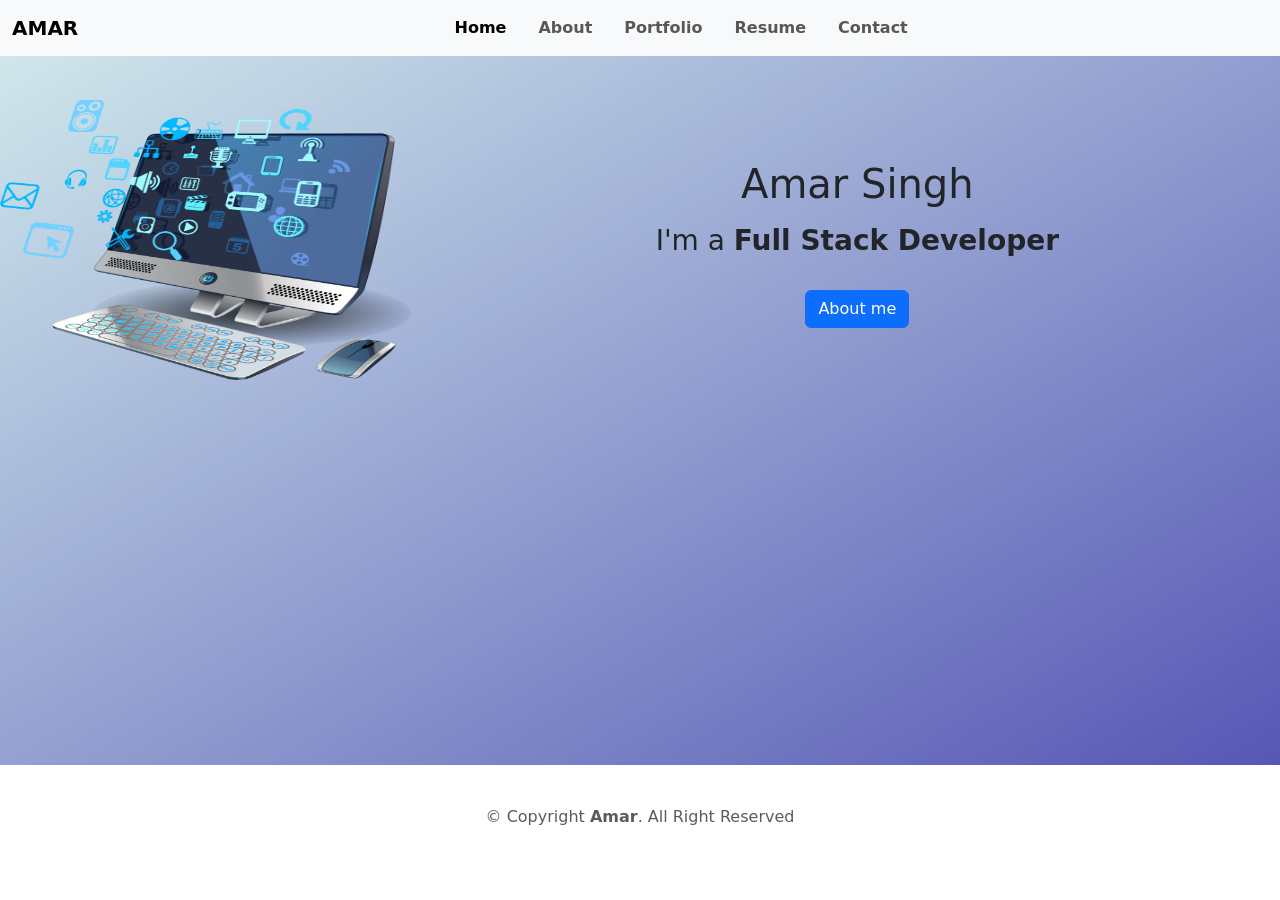
==== index.html @ eb1993fb "first commit" ====
<!DOCTYPE html>
<html lang="en">

<head>
    <meta charset="UTF-8">
    <meta http-equiv="X-UA-Compatible" content="IE=edge">
    <meta name="viewport" content="width=device-width, initial-scale=1.0">
    <title>portfolio-website</title>

    <link rel="stylesheet" href="assets/css/style.css">
    <link href="https://cdn.jsdelivr.net/npm/bootstrap@5.3.0-alpha1/dist/css/bootstrap.min.css" rel="stylesheet"
        integrity="sha384-GLhlTQ8iRABdZLl6O3oVMWSktQOp6b7In1Zl3/Jr59b6EGGoI1aFkw7cmDA6j6gD" crossorigin="anonymous">

</head>

<body>
    <header>
        <nav class="navbar navbar-expand-lg bg-body-tertiary bg-light justify-content-center fixed-top">
            <div class="container-fluid">
                <a class="navbar-brand fw-bolder" href="#">AMAR</a>
                <button class="navbar-toggler" type="button" data-bs-toggle="collapse" data-bs-target="#navbarNav"
                    aria-controls="navbarNav" aria-expanded="false" aria-label="Toggle navigation">
                    <span class="navbar-toggler-icon"></span>
                </button>
                <div class="collapse navbar-collapse justify-content-center fw-bold" id="navbarNav">
                    <ul class="navbar-nav">
                        <li class="nav-item mx-2">
                            <a class="nav-link active" aria-current="page" href="/">Home</a>
                        </li>
                        <li class="nav-item mx-2">
                            <a class="nav-link" href="public/about.html">About</a>
                        </li>
                        <li class="nav-item mx-2">
                            <a class="nav-link" href="public/portfolio.html">Portfolio</a>
                        </li>
                        <li class="nav-item mx-2">
                            <a class="nav-link" href="public/resume.html">Resume</a>
                        </li>
                        <li class="nav-item mx-2">
                            <a class="nav-link" href="public/contact.html">Contact</a>
                        </li>
                    </ul>
                </div>
                
            </div>
        </nav>
    </header>

    <section class="homecontent background-image row">
        <img src="assets/images/home.png" class="col-md-4 img-fluid" alt="programmer image ">
        <div class="col-md-8">
            <div class="d-flex justify-content-center ">
                <h1 class="">Amar Singh</h1>
            </div>
            <div class="d-flex justify-content-center pt-2">
                <h3>I'm a <b>Full Stack Developer</b> </h3>
            </div>
            <div class="d-flex justify-content-center  py-4">
                
                    <a href="public/about.html">
                        <input type="submit" value="About me" class="btn btn-primary">
                    </a>
                
            </div>
        </div>
        
    </section>

    <footer class="pt-3 my-4">
        <p class="text-center text-body-secondary">
            © Copyright <strong><span>Amar</span></strong>. All Right Reserved
        </p>
    </footer>

    <script src="https://cdn.jsdelivr.net/npm/bootstrap@5.3.0-alpha1/dist/js/bootstrap.bundle.min.js"
        integrity="sha384-w76AqPfDkMBDXo30jS1Sgez6pr3x5MlQ1ZAGC+nuZB+EYdgRZgiwxhTBTkF7CXvN"
        crossorigin="anonymous"></script>
</body>

</html>
---- assets/css/style.css ----
* {
    margin: 0;
    padding: 0;
    box-sizing: border-box;
}

.background-image {
    background: linear-gradient(to bottom right, rgb(212, 237, 237), rgb(86, 86, 181))
}

.homecontent {
    min-height: 85vh;
}

.homecontent img {
    height: 380px;
    padding-top: 100px;
}

.homecontent div {
    padding-top: 80px;
}
.contact{
    min-height: 100vh;
}

/* -----------------about------------------- */

.aboutcont {
    background: linear-gradient(to bottom right, rgb(212, 237, 237), rgb(83, 83, 191));
    min-height: 95vh;
}

.aboutcont h1 {
    padding-top: 80px;
}

.resume {
    min-height: 80vh;
}
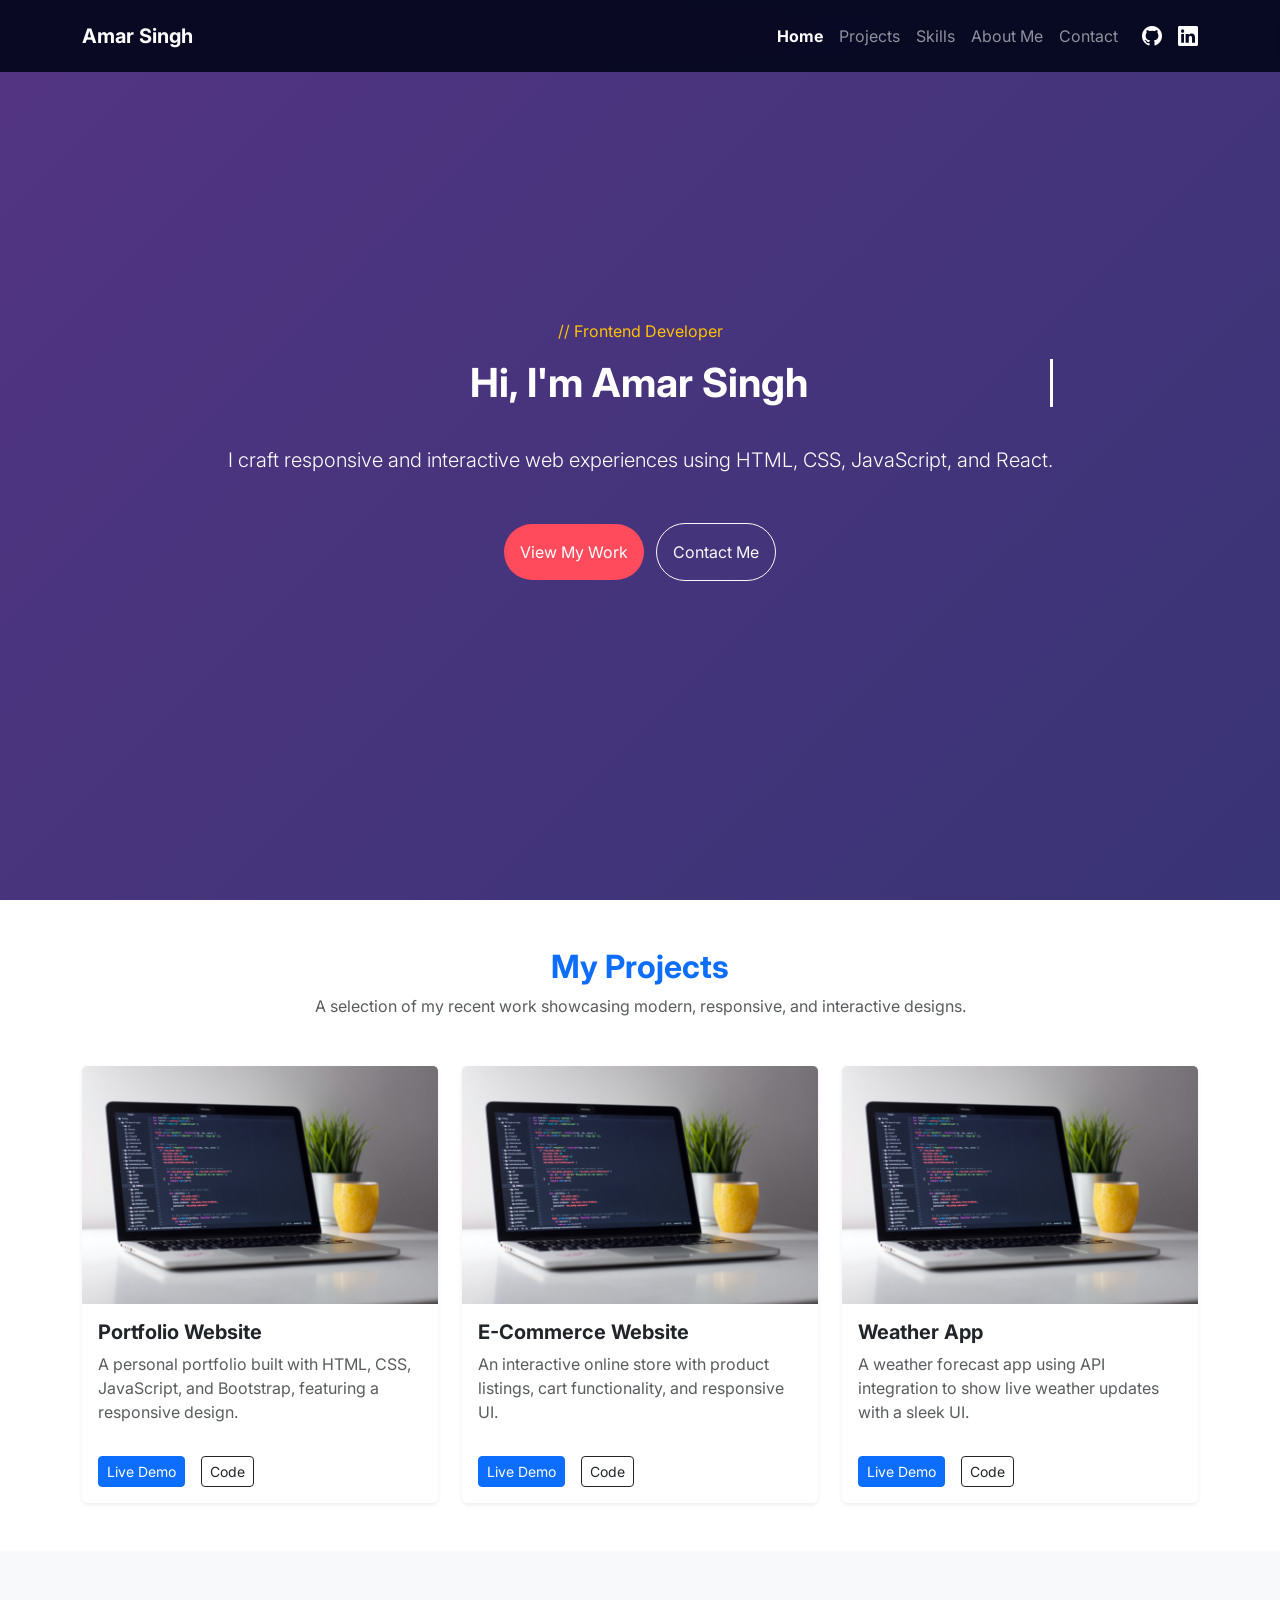
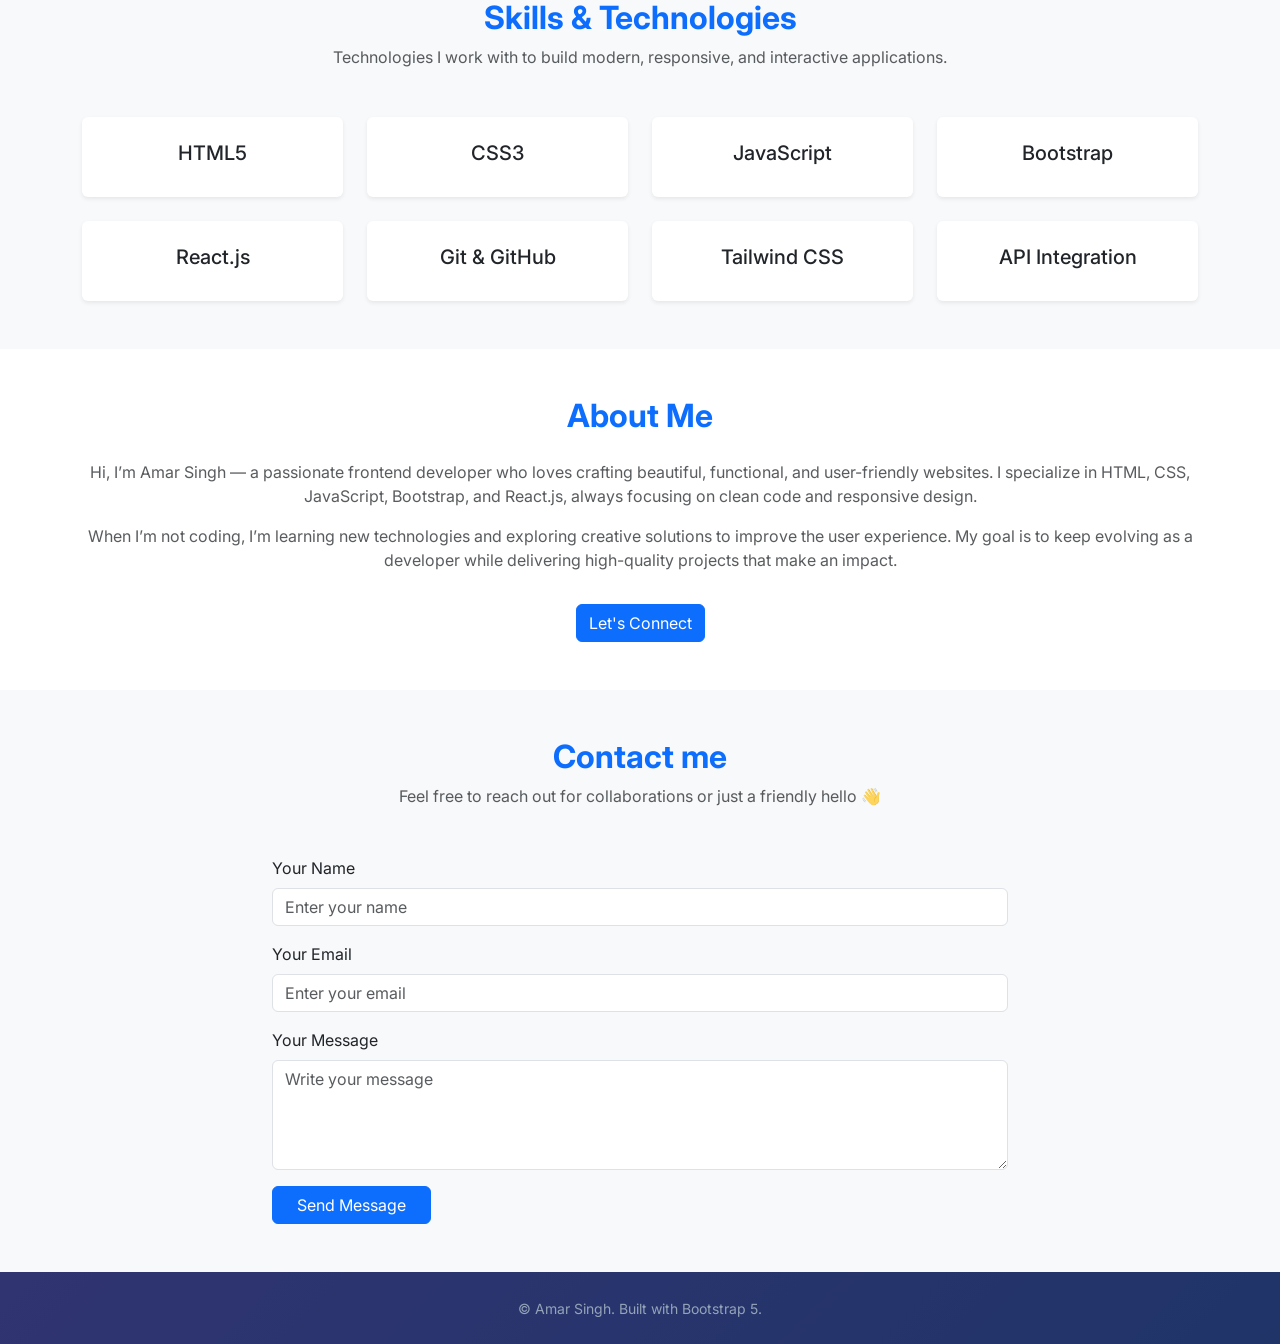
==== commit 61635676: "initail commit" ====
--- a/index.html
+++ b/index.html
@@ -2,79 +2,269 @@
 <html lang="en">
 
 <head>
-    <meta charset="UTF-8">
-    <meta http-equiv="X-UA-Compatible" content="IE=edge">
-    <meta name="viewport" content="width=device-width, initial-scale=1.0">
-    <title>portfolio-website</title>
-
-    <link rel="stylesheet" href="assets/css/style.css">
-    <link href="https://cdn.jsdelivr.net/npm/bootstrap@5.3.0-alpha1/dist/css/bootstrap.min.css" rel="stylesheet"
-        integrity="sha384-GLhlTQ8iRABdZLl6O3oVMWSktQOp6b7In1Zl3/Jr59b6EGGoI1aFkw7cmDA6j6gD" crossorigin="anonymous">
+  <meta charset="UTF-8">
+  <meta name="viewport" content="width=device-width, initial-scale=1.0">
+  <meta name="description"
+    content="Amar Singh — Frontend Developer. I build responsive websites with HTML/CSS/JS & React.">
+  <meta property="og:title" content="Amar Singh | Frontend Developer">
+  <meta property="og:description" content="Portfolio of Amar Singh — responsive web development, React, Bootstrap.">
+  <meta property="og:type" content="website">
+
+  <title>Amar Singh | Frontend Developer</title>
+  <link href="https://cdn.jsdelivr.net/npm/bootstrap@5.3.0/dist/css/bootstrap.min.css" rel="stylesheet">
+  <link rel="stylesheet" href="https://cdn.jsdelivr.net/npm/bootstrap-icons@1.11.3/font/bootstrap-icons.css">
+  <link href="https://fonts.googleapis.com/css2?family=Inter:wght@300;400;600;700&display=swap" rel="stylesheet">
+
+  <link rel="stylesheet" href="style.css">
 
 </head>
 
 <body>
-    <header>
-        <nav class="navbar navbar-expand-lg bg-body-tertiary bg-light justify-content-center fixed-top">
-            <div class="container-fluid">
-                <a class="navbar-brand fw-bolder" href="#">AMAR</a>
-                <button class="navbar-toggler" type="button" data-bs-toggle="collapse" data-bs-target="#navbarNav"
-                    aria-controls="navbarNav" aria-expanded="false" aria-label="Toggle navigation">
-                    <span class="navbar-toggler-icon"></span>
-                </button>
-                <div class="collapse navbar-collapse justify-content-center fw-bold" id="navbarNav">
-                    <ul class="navbar-nav">
-                        <li class="nav-item mx-2">
-                            <a class="nav-link active" aria-current="page" href="/">Home</a>
-                        </li>
-                        <li class="nav-item mx-2">
-                            <a class="nav-link" href="public/about.html">About</a>
-                        </li>
-                        <li class="nav-item mx-2">
-                            <a class="nav-link" href="public/portfolio.html">Portfolio</a>
-                        </li>
-                        <li class="nav-item mx-2">
-                            <a class="nav-link" href="public/resume.html">Resume</a>
-                        </li>
-                        <li class="nav-item mx-2">
-                            <a class="nav-link" href="public/contact.html">Contact</a>
-                        </li>
-                    </ul>
-                </div>
-                
-            </div>
-        </nav>
-    </header>
-
-    <section class="homecontent background-image row">
-        <img src="assets/images/home.png" class="col-md-4 img-fluid" alt="programmer image ">
+
+  <!-- Navbar -->
+
+  <nav class="navbar navbar-expand-lg navbar-dark bg-dark fixed-top p-3">
+    <div class="container">
+
+      <a class="navbar-brand fw-bold" href="#">Amar Singh</a>
+      <button class="navbar-toggler" type="button" data-bs-toggle="collapse" data-bs-target="#navbarNav">
+        <span class="navbar-toggler-icon"></span>
+      </button>
+
+      <!-- Navbar links -->
+      <div class="collapse navbar-collapse" id="navbarNav">
+        <ul class="navbar-nav ms-auto mb-2 mb-lg-0">
+          <li class="nav-item"><a class="nav-link" href="#home">Home</a></li>
+          <li class="nav-item"><a class="nav-link" href="#projects">Projects</a></li>
+          <li class="nav-item"><a class="nav-link" href="#skills">Skills</a></li>
+          <li class="nav-item"><a class="nav-link" href="#about">About Me</a></li>
+          <li class="nav-item"><a class="nav-link" href="#contact">Contact</a></li>
+        </ul>
+
+        <!-- Social icons -->
+        <div class="d-flex ms-lg-3 mt-3 mt-lg-0 social-icons">
+          <a href="https://github.com/amarsingh252" target="_blank" class="text-white me-3 fs-5">
+            <i class="bi bi-github"></i>
+          </a>
+          <a href="#" target="_blank" class="text-white fs-5">
+            <i class="bi bi-linkedin"></i>
+          </a>
+        </div>
+      </div>
+    </div>
+  </nav>
+
+
+  <!-- Hero Section -->
+  <section id="home" class="hero-section container">
+    <div class="mx-auto">
+      <p class="text-warning">// Frontend Developer</p>
+      <h1 class="typing-text fs-1">Hi, I'm Amar Singh</h1>
+      <p class="lead mt-4">I craft responsive and interactive web experiences using HTML, CSS, JavaScript, and React.
+      </p>
+      <div class="mt-5">
+        <a href="#projects" class="btn btn-custom me-2 p-3 rounded-pill">View My Work</a>
+        <a href="#contact" class="btn btn-outline-light p-3 rounded-pill">Contact Me</a>
+      </div>
+    </div>
+  </section>
+
+  <!-- Projects Section -->
+  <section id="projects" class="py-5 bg-white">
+    <div class="container">
+      <!-- Section Heading -->
+      <div class="text-center mb-5">
+        <h2 class="fw-bold"> <span class="text-primary">My Projects</span></h2>
+        <p class="text-muted">A selection of my recent work showcasing modern, responsive, and interactive designs.</p>
+      </div>
+
+      <div class="row g-4">
+        <!-- Project Card 1 -->
+        <div class="col-md-4">
+          <div class="card shadow-sm border-0 h-100">
+            <img src="comp.jpg" class="card-img-top" alt="Project 1" loading="lazy">
+            <div class="card-body d-flex flex-column">
+              <h5 class="card-title fw-bold">Portfolio Website</h5>
+              <p class="card-text text-muted">A personal portfolio built with HTML, CSS, JavaScript, and Bootstrap,
+                featuring a responsive design.</p>
+              <div class="mt-auto pt-3 d-flex gap-2">
+                <a href="#" target="_blank" class="btn btn-primary btn-sm me-2">Live Demo</a>
+                <a href="#" target="_blank" class="btn btn-outline-dark btn-sm">Code</a>
+              </div>
+            </div>
+          </div>
+        </div>
+
+        <!-- Project Card 2 -->
+        <div class="col-md-4">
+          <div class="card shadow-sm border-0 h-100">
+            <img src="comp.jpg" class="card-img-top" alt="Project 2" loading="lazy">
+            <div class="card-body d-flex flex-column">
+              <h5 class="card-title fw-bold">E-Commerce Website</h5>
+              <p class="card-text text-muted">An interactive online store with product listings, cart functionality, and
+                responsive UI.</p>
+              <div class="mt-auto pt-3 d-flex gap-2">
+                <a href="#" target="_blank" class="btn btn-primary btn-sm me-2">Live Demo</a>
+                <a href="#" target="_blank" class="btn btn-outline-dark btn-sm">Code</a>
+              </div>
+            </div>
+          </div>
+        </div>
+
+
+
+        <!-- Project Card 3 -->
+        <div class="col-md-4">
+          <div class="card shadow-sm border-0 h-100">
+            <img src="comp.jpg" class="card-img-top" alt="Project 3" loading="lazy">
+            <div class="card-body d-flex flex-column">
+              <h5 class="card-title fw-bold">Weather App</h5>
+              <p class="card-text text-muted">A weather forecast app using API integration to show live weather updates
+                with a sleek UI.</p>
+              <div class="mt-auto pt-3 d-flex gap-2">
+                <a href="#" target="_blank" class="btn btn-primary btn-sm me-2">Live Demo</a>
+                <a href="#" target="_blank" class="btn btn-outline-dark btn-sm">Code</a>
+              </div>
+            </div>
+          </div>
+        </div>
+      </div>
+    </div>
+  </section>
+
+  <!-- Skills Section -->
+  <section id="skills" class="py-5 bg-light">
+    <div class="container">
+      <div class="text-center mb-5">
+        <h2 class="fw-bold"><span class="text-primary">Skills & Technologies</span></h2>
+        <p class="text-muted">Technologies I work with to build modern, responsive, and interactive applications.</p>
+      </div>
+
+      <div class="row g-4 text-center">
+        <div class="col-md-3 col-6">
+          <div class="p-4 shadow-sm bg-white rounded">
+            <h5 class="text-dark">HTML5</h5>
+          </div>
+        </div>
+        <div class="col-md-3 col-6">
+          <div class="p-4 shadow-sm bg-white rounded">
+            <h5 class="text-dark">CSS3</h5>
+          </div>
+        </div>
+        <div class="col-md-3 col-6">
+          <div class="p-4 shadow-sm bg-white rounded">
+            <h5 class="text-dark">JavaScript</h5>
+          </div>
+        </div>
+        <div class="col-md-3 col-6">
+          <div class="p-4 shadow-sm bg-white rounded">
+            <h5 class="text-dark">Bootstrap</h5>
+          </div>
+        </div>
+        <div class="col-md-3 col-6">
+          <div class="p-4 shadow-sm bg-white rounded">
+            <h5 class="text-dark">React.js</h5>
+          </div>
+        </div>
+        <div class="col-md-3 col-6">
+          <div class="p-4 shadow-sm bg-white rounded">
+            <h5 class="text-dark">Git & GitHub</h5>
+          </div>
+        </div>
+        <div class="col-md-3 col-6">
+          <div class="p-4 shadow-sm bg-white rounded">
+            <h5 class="text-dark">Tailwind CSS</h5>
+          </div>
+        </div>
+        <div class="col-md-3 col-6">
+          <div class="p-4 shadow-sm bg-white rounded">
+            <h5 class="text-dark">API Integration</h5>
+          </div>
+        </div>
+      </div>
+    </div>
+  </section>
+
+  <!-- About Me Section -->
+  <section id="about" class="py-5 bg-white text-center">
+    <div class="container">
+      <div class="row align-items-center">
+        <div class="col-lg-12">
+          <h2 class="fw-bold mb-4"> <span class="text-primary">About Me</span></h2>
+          <p class="text-muted">
+            Hi, I’m Amar Singh — a passionate frontend developer who loves crafting beautiful, functional, and
+            user-friendly websites.
+            I specialize in HTML, CSS, JavaScript, Bootstrap, and React.js, always focusing on clean code and responsive
+            design.
+          </p>
+          <p class="text-muted">
+            When I’m not coding, I’m learning new technologies and exploring creative solutions to improve the user
+            experience.
+            My goal is to keep evolving as a developer while delivering high-quality projects that make an impact.
+          </p>
+          <a href="#contact" class="btn btn-primary mt-3">Let's Connect</a>
+        </div>
+      </div>
+    </div>
+  </section>
+
+
+  <!-- Contact Section -->
+  <section id="contact" class="py-5 bg-light">
+    <div class="container">
+      <div class="text-center mb-5">
+        <h2 class="fw-bold"><span class="text-primary">Contact me</span></h2>
+        <p class="text-muted">Feel free to reach out for collaborations or just a friendly hello 👋</p>
+      </div>
+
+      <div class="row justify-content-center">
         <div class="col-md-8">
-            <div class="d-flex justify-content-center ">
-                <h1 class="">Amar Singh</h1>
-            </div>
-            <div class="d-flex justify-content-center pt-2">
-                <h3>I'm a <b>Full Stack Developer</b> </h3>
-            </div>
-            <div class="d-flex justify-content-center  py-4">
-                
-                    <a href="public/about.html">
-                        <input type="submit" value="About me" class="btn btn-primary">
-                    </a>
-                
-            </div>
-        </div>
-        
-    </section>
-
-    <footer class="pt-3 my-4">
-        <p class="text-center text-body-secondary">
-            © Copyright <strong><span>Amar</span></strong>. All Right Reserved
-        </p>
-    </footer>
-
-    <script src="https://cdn.jsdelivr.net/npm/bootstrap@5.3.0-alpha1/dist/js/bootstrap.bundle.min.js"
-        integrity="sha384-w76AqPfDkMBDXo30jS1Sgez6pr3x5MlQ1ZAGC+nuZB+EYdgRZgiwxhTBTkF7CXvN"
-        crossorigin="anonymous"></script>
+          <form action="https://formspree.io/f/manbkron" method="POST">
+            <div class="mb-3">
+              <label for="name" class="form-label text-dark">Your Name</label>
+              <input type="text" class="form-control" id="name" placeholder="Enter your name" name="name" required>
+            </div>
+            <div class="mb-3">
+              <label for="email" class="form-label text-dark">Your Email</label>
+              <input type="email" class="form-control" id="email" placeholder="Enter your email" name="email" required>
+            </div>
+            <div class="mb-3">
+              <label for="message" class="form-label text-dark">Your Message</label>
+              <textarea class="form-control" id="message" rows="4" placeholder="Write your message" name="message" required></textarea>
+            </div>
+            <button type="submit" class="btn btn-primary px-4">Send Message</button>
+          </form>
+        </div>
+      </div>
+    </div>
+  </section>
+
+  <footer class="container text-center p-4">
+    <small>© <span id="year"></span> Amar Singh. Built with Bootstrap 5.</small>
+  </footer>
+
+
+  <script src="https://cdn.jsdelivr.net/npm/bootstrap@5.3.0/dist/js/bootstrap.bundle.min.js"></script>
+
+  <script src="script.js"></script>
 </body>
 
-</html>+</html>
+
+
+
+<!-- <form
+  action="https://formspree.io/f/manbkron"
+  method="POST"
+>
+  <label>
+    Your email:
+    <input type="email" name="email">
+  </label>
+  <label>
+    Your message:
+    <textarea name="message"></textarea>
+  </label> -->
+<!-- your other form fields go here -->
+<!-- <button type="submit">Send</button>
+</form> -->
--- a/style.css
+++ b/style.css
@@ -0,0 +1,97 @@
+
+
+  body {
+    background: linear-gradient(-45deg, #1a1a2e, #16213e, #0f3460, #533483);
+    background-size: 400% 400%;
+    animation: gradientBG 10s ease infinite;
+    color: white;
+    font-family: 'Inter', system-ui, Arial, sans-serif;
+  }
+
+  @keyframes gradientBG {
+    0% {
+      background-position: 0% 50%;
+    }
+
+    50% {
+      background-position: 100% 50%;
+    }
+
+    100% {
+      background-position: 0% 50%;
+    }
+  }
+
+  .navbar {
+    backdrop-filter: saturate(150%) blur(8px);
+    background-color: rgba(2, 6, 23, .9) !important;
+
+  }
+
+  .social-icons a i:hover{
+    color: #94a3b8;
+  }
+
+
+.typing-text {
+  display: inline-block;
+  font-size: 2.5rem;
+  font-weight: bold;
+  white-space: nowrap;
+  overflow: hidden;
+  border-right: 3px solid white;
+  width: 0;                /* start value */
+  animation: typing 3.5s steps(30, end) forwards, blink .5s step-end infinite alternate;
+}
+@keyframes typing {
+  from { width: 0; }
+  to   { width: 100%; } 
+}
+
+
+  /* Button hover effects */
+  .btn-custom {
+    background-color: #ff4b5c;
+    border: none;
+    color: white;
+    transition: all 0.3s ease;
+  }
+
+  .btn-custom:hover {
+    background-color: #ff2e44;
+    transform: scale(1.05);
+    box-shadow: 0px 4px 15px rgba(255, 75, 92, 0.4);
+  }
+
+
+  /* Center content vertically */
+  .hero-section {
+    min-height: 100vh;
+    display: flex;
+    align-items: center;
+    text-align: center;
+  }
+
+
+  .navbar-nav .nav-link.active {
+    color: white !important;
+    font-weight: bold;
+  }
+
+ section {
+  scroll-margin-top: 80px; 
+}
+
+.card {
+  transition: transform .22s ease, box-shadow .22s ease;
+}
+.card:hover {
+  transform: translateY(-8px);
+  box-shadow: 0 18px 30px rgba(15, 20, 40, 0.35);
+}
+
+
+  footer {
+    color: #94a3b8;
+
+  }
